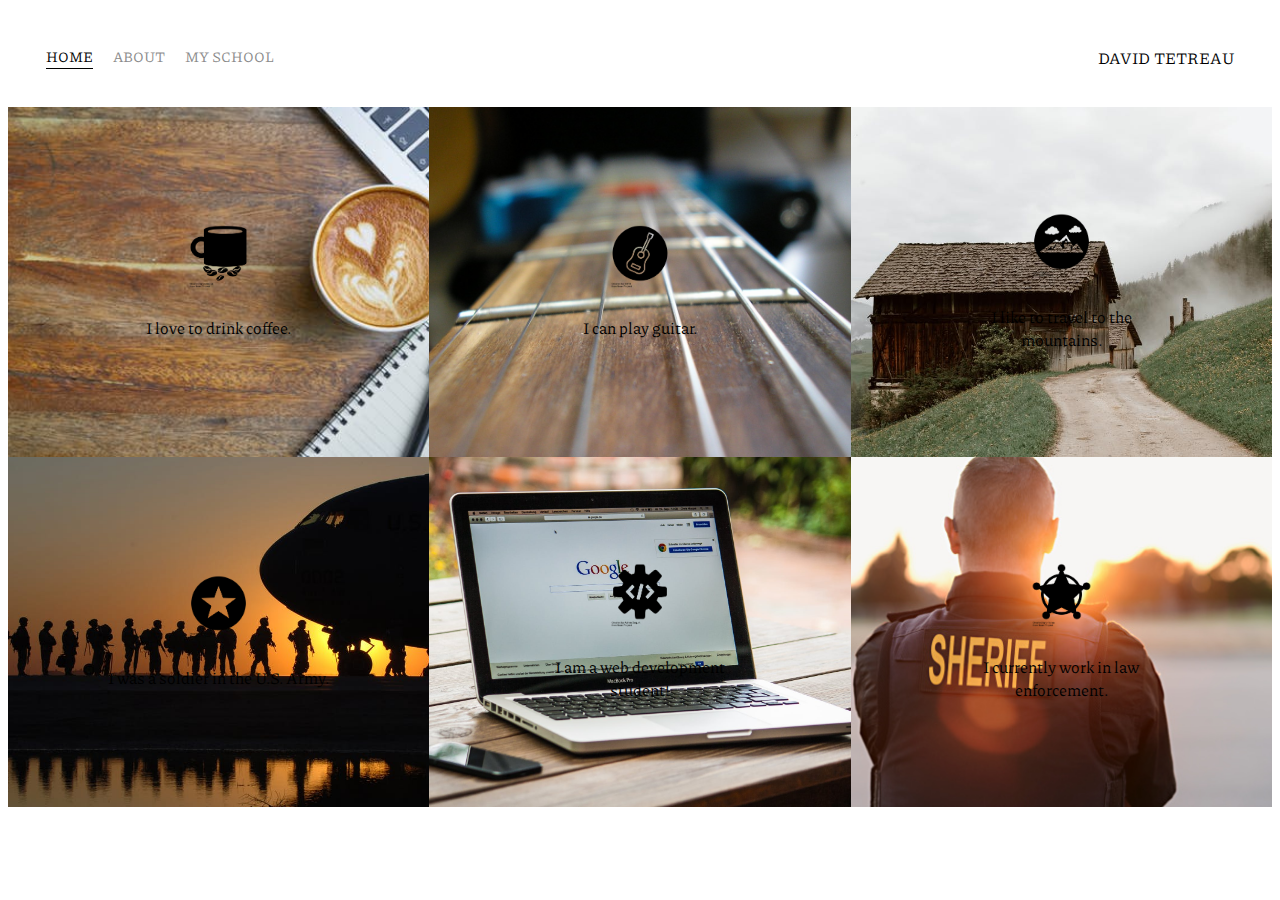
==== index.html @ 05ebced6 "inital commit" ====
<!DOCTYPE html>
<html lang="en">
<head>
    <meta charset="UTF-8">
    <meta name="viewport" content="width=device-width, initial-scale=1.0">
    <title>Prework Capstone</title>
    <link href="https://fonts.googleapis.com/css2?family=Piazzolla:wght@100&display=swap" rel="stylesheet">
    <link rel="stylesheet" href="styles.css">
</head>
<body>
    <div class="container">
        <div class="nav-wrapper">
            <div class="left-side">
                <div class="nav-link-wrapper active-nav-link">
                    <a href="index.html">Home</a>
                </div> 
                <div class="nav-link-wrapper">
                    <a href="about.html">About</a>
                </div>
                <div class="nav-link-wrapper">
                    <a href="https://vetswhocode.io/">My School</a>  
                </div>
            </div>
            <div class="right-side">
                <div class="name">
                    <div>DAVID TETREAU</div>
                </div>
            </div>   
        </div>
        <div class="content-wrapper">
            <div class="picture-items-wrapper">

                <div class="picture-item-wrapper">
                    <div class="picture-img-background" style="background-image:url(images/coffee4.jpeg)">
                    
                        <div class="img-text-wrapper">
                            <div class="logo-wrapper">
                                <img src="images/black-coffee.png">
                            </div> 
                        
                            <div class="subtitle">
                                I love to drink coffee.    
                            </div>
                        </div> 
                    </div>
                </div>           
                <div class="picture-item-wrapper">
                    <div class="picture-img-background" style="background-image:url(images/guitar.jpg)">
                    
                        <div class="img-text-wrapper">
                            <div class="logo-wrapper">
                                <img src="images/guitar-icon.png">
                            </div> 
                        
                            <div class="subtitle">
                             I can play guitar.    
                            </div>
                        </div> 
                    </div> 
                </div> 
                <div class="picture-item-wrapper">
                    <div class="picture-img-background" style="background-image:url(images/mountains.jpeg)">
                    
                        <div class="img-text-wrapper">
                            <div class="logo-wrapper">
                                <img src="images/black-mountain.png">
                            </div> 
                        
                            <div class="subtitle">
                             I like to travel to the mountains.    
                            </div>
                        </div>
                    </div> 
                </div>  
                <div class="picture-item-wrapper">
                    <div class="picture-img-background" style="background-image:url(images/army.jpeg)">
                    
                        <div class="img-text-wrapper">
                            <div class="logo-wrapper">
                                <img src="images/army.png">
                            </div> 
                        
                            <div class="subtitle">
                             I was a soldier in the U.S. Army.    
                            </div>
                        </div>
                    </div> 
                </div>  
                <div class="picture-item-wrapper">
                    <div class="picture-img-background" style="background-image:url(images/computer.jpeg)">
                    
                        <div class="img-text-wrapper">
                            <div class="logo-wrapper">
                                <img src="images/development.png">
                            </div> 
                        
                            <div class="subtitle">
                             I am a web development student!    
                            </div>
                        </div>
                    </div> 
                </div>
                <div class="picture-item-wrapper">
                    <div class="picture-img-background" style="background-image:url(images/sheriff.jpg)">
                    
                        <div class="img-text-wrapper">
                            <div class="logo-wrapper">
                                <img src="images/badge.png">
                            </div> 
                        
                            <div class="subtitle">
                             I currently work in law enforcement.    
                            </div>
                        </div>
                    </div> 
                </div>                                  
            </div>
        </div>
    </div>  
</body>
<script src="app.js"></script>  
</html>
---- styles.css ----
body {
    font-family: piazzolla, sans-serif
}

.container {
    display: grid;
    grid-template-columns: 1fr;
}

.nav-wrapper {
    display: flex;
    justify-content: space-between;
    padding: 38px;
}

.left-side {
    display: flex;
}

.nav-wrapper > .left-side > div {
    margin-right: 20px;
    font-size: 0.9em;
    text-transform: uppercase;
}

.nav-link-wrapper {
    height: 22px;
    border-bottom: 1px solid transparent;
    transition: border-bottom 0.5s;
}

.nav-link-wrapper a {
    color: #8a8a8a;
    text-decoration: none;
    transition: color 0.5s; 
}

.nav-link-wrapper:hover {
    border-bottom: 1px solid black;
}

.nav-link-wrapper a:hover {
    color: black;
}

.active-nav-link {
    border-bottom: 1px solid black;
}

.active-nav-link a {
    color: black !important;
}

.picture-items-wrapper {
    display: grid;
    grid-template-columns: 1fr 1fr 1fr;
}

.picture-item-wrapper {
    position: relative;
}

.picture-img-background {
    height: 350px;
    width: 100%;
    background-size: cover;
    background-position: center;
    background-repeat: no-repeat;
}

.img-text-wrapper {
    position: relative;
    top:0;
    display: flex;
    flex-direction: column;
    justify-content: center;
    align-items: center;
    height: 100%;
    text-align: center;
    padding-left: 100px;
    padding-right: 100px;
}

.logo-wrapper img {
    width: 30%;
    margin-bottom: 20px;
};

.img-text-wrapper .subtitle {
    transition: 1s;
    font-weight: 600;
    color: transparent;
}

.img-text-wrapper:hover .subtitle {
    font-weight: 600;
    color: white;
    background-color: black;
}

.img-lighten{
    transition: 1s;
    filter: brightness(150%);
}

#me {
    height: 35%;
    width:35%;
}

.two-column-wrapper {
    display: grid;
    grid-template-columns: 1fr 1fr;
}

.profile-image-wrapper img {
    width: 100%
}

.profile-content-wrapper {
    padding: 30px;
}

.profile-content-wrapper h1 {
    color: #8a8a8a;
}
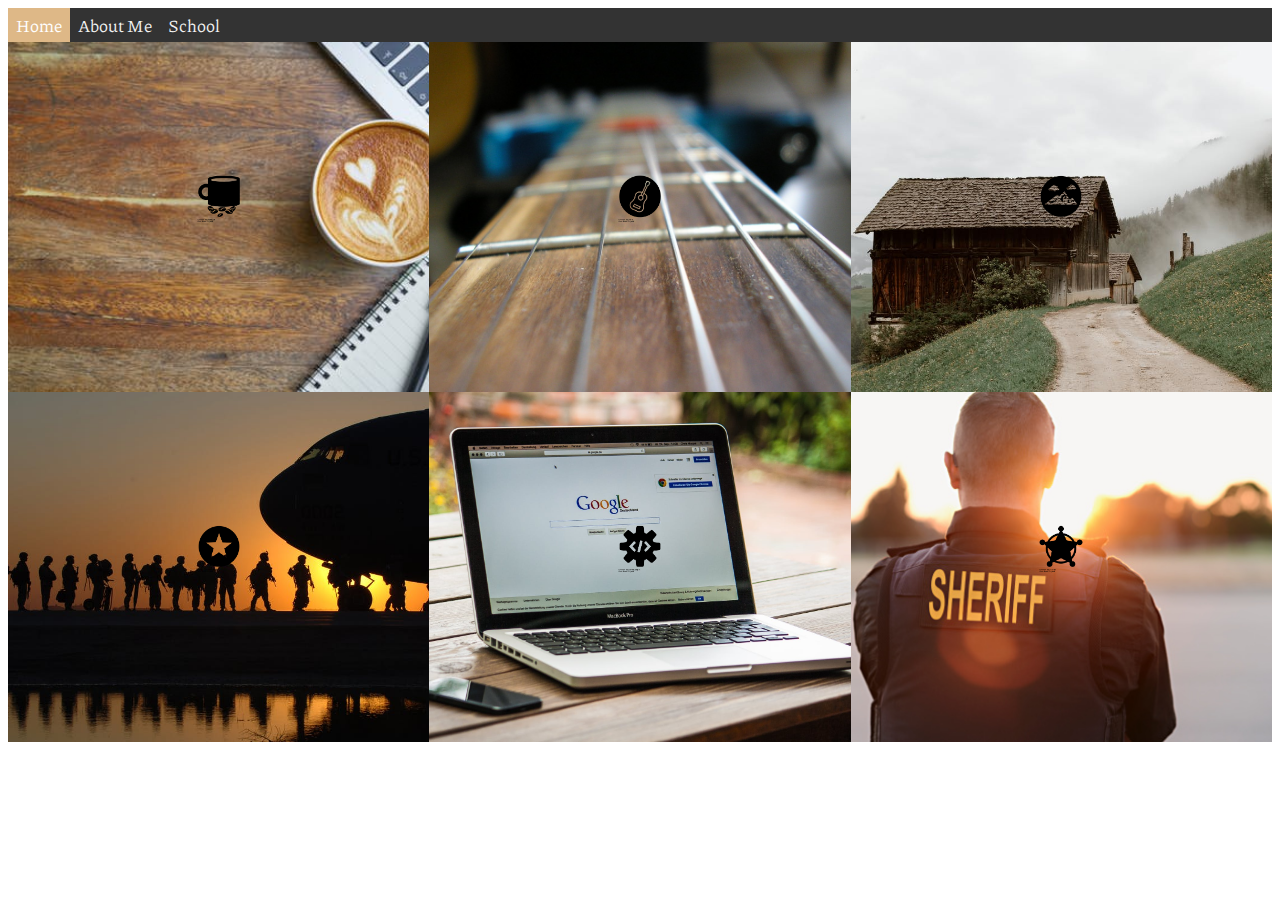
==== commit 383b70c5: "changed formatting" ====
--- a/index.html
+++ b/index.html
@@ -8,24 +8,10 @@
     <link rel="stylesheet" href="styles.css">
 </head>
 <body>
-    <div class="container">
-        <div class="nav-wrapper">
-            <div class="left-side">
-                <div class="nav-link-wrapper active-nav-link">
-                    <a href="index.html">Home</a>
-                </div> 
-                <div class="nav-link-wrapper">
-                    <a href="about.html">About</a>
-                </div>
-                <div class="nav-link-wrapper">
-                    <a href="https://vetswhocode.io/">My School</a>  
-                </div>
-            </div>
-            <div class="right-side">
-                <div class="name">
-                    <div>DAVID TETREAU</div>
-                </div>
-            </div>   
+        <div class="topnav">
+            <a class="active" href="index.html">Home</a>
+            <a href="about.html">About Me</a>
+            <a href="https://vetswhocode.io/">School</a>
         </div>
         <div class="content-wrapper">
             <div class="picture-items-wrapper">
@@ -37,13 +23,9 @@
                             <div class="logo-wrapper">
                                 <img src="images/black-coffee.png">
                             </div> 
-                        
-                            <div class="subtitle">
-                                I love to drink coffee.    
-                            </div>
                         </div> 
                     </div>
-                </div>           
+                </div>          
                 <div class="picture-item-wrapper">
                     <div class="picture-img-background" style="background-image:url(images/guitar.jpg)">
                     
@@ -51,10 +33,6 @@
                             <div class="logo-wrapper">
                                 <img src="images/guitar-icon.png">
                             </div> 
-                        
-                            <div class="subtitle">
-                             I can play guitar.    
-                            </div>
                         </div> 
                     </div> 
                 </div> 
@@ -65,10 +43,6 @@
                             <div class="logo-wrapper">
                                 <img src="images/black-mountain.png">
                             </div> 
-                        
-                            <div class="subtitle">
-                             I like to travel to the mountains.    
-                            </div>
                         </div>
                     </div> 
                 </div>  
@@ -79,10 +53,6 @@
                             <div class="logo-wrapper">
                                 <img src="images/army.png">
                             </div> 
-                        
-                            <div class="subtitle">
-                             I was a soldier in the U.S. Army.    
-                            </div>
                         </div>
                     </div> 
                 </div>  
@@ -93,10 +63,6 @@
                             <div class="logo-wrapper">
                                 <img src="images/development.png">
                             </div> 
-                        
-                            <div class="subtitle">
-                             I am a web development student!    
-                            </div>
                         </div>
                     </div> 
                 </div>
@@ -106,14 +72,10 @@
                         <div class="img-text-wrapper">
                             <div class="logo-wrapper">
                                 <img src="images/badge.png">
-                            </div> 
-                        
-                            <div class="subtitle">
-                             I currently work in law enforcement.    
                             </div>
                         </div>
                     </div> 
-                </div>                                  
+                </div>                                 
             </div>
         </div>
     </div>  
--- a/styles.css
+++ b/styles.css
@@ -1,63 +1,56 @@
+
 body {
-    font-family: piazzolla, sans-serif
-}
-
-.container {
-    display: grid;
-    grid-template-columns: 1fr;
-}
-
-.nav-wrapper {
-    display: flex;
-    justify-content: space-between;
-    padding: 38px;
-}
-
-.left-side {
-    display: flex;
-}
-
-.nav-wrapper > .left-side > div {
-    margin-right: 20px;
-    font-size: 0.9em;
-    text-transform: uppercase;
-}
-
-.nav-link-wrapper {
-    height: 22px;
-    border-bottom: 1px solid transparent;
-    transition: border-bottom 0.5s;
-}
-
-.nav-link-wrapper a {
-    color: #8a8a8a;
-    text-decoration: none;
-    transition: color 0.5s; 
-}
-
-.nav-link-wrapper:hover {
-    border-bottom: 1px solid black;
-}
-
-.nav-link-wrapper a:hover {
+    font-family: piazzolla, sans-serif;
+    background-color: white;
     color: black;
 }
 
-.active-nav-link {
-    border-bottom: 1px solid black;
+ul {
+    list-style-type: none;
+    margin: 0;
+    padding: 0;
 }
 
-.active-nav-link a {
-    color: black !important;
+/* Add a black background color to the top navigation */
+.topnav {
+    background-color: #333;
+    overflow: hidden;
+  }
+  
+  /* Style the links inside the navigation bar */
+  .topnav a {
+    float: left;
+    color: #f2f2f2;
+    text-align: center;
+    padding: 5px 8px;
+    text-decoration: none;
+    font-size: 17px;
+  }
+  
+  /* Change the color of links on hover */
+  .topnav a:hover {
+    background-color: #ddd;
+    color: black;
+  }
+  
+  /* Add a color to the active/current link */
+  .topnav a.active {
+    background-color: burlywood;
+    color: white;
+  }
+
+.picture-items-wrapper {
+    display: flex-box;
+    flex-direction: column;
+   /* grid-template-columns: 1fr 1fr 1fr*/
+    margin-top: 0px;
 }
 
-.picture-items-wrapper {
-    display: grid;
-    grid-template-columns: 1fr 1fr 1fr;
-}
-
-.picture-item-wrapper {
-    position: relative;
+@media only screen and (min-width: 400px) {
+    .picture-items-wrapper {
+        display: grid;
+        grid-template-columns: 1fr 1fr 1fr;
+    }
 }
 
 .picture-img-background {
@@ -82,9 +75,9 @@
 }
 
 .logo-wrapper img {
-    width: 30%;
-    margin-bottom: 20px;
-};
+    width: 50px;
+    margin-bottom: 30px;
+}
 
 .img-text-wrapper .subtitle {
     transition: 1s;
@@ -95,7 +88,6 @@
 .img-text-wrapper:hover .subtitle {
     font-weight: 600;
     color: white;
-    background-color: black;
 }
 
 .img-lighten{
@@ -103,24 +95,40 @@
     filter: brightness(150%);
 }
 
-#me {
-    height: 35%;
-    width:35%;
+.subtitle {
+    text-align: center;
 }
 
-.two-column-wrapper {
-    display: grid;
-    grid-template-columns: 1fr 1fr;
+.me {
+float: left;
+padding-right: 20px;
+height: 328px;
+width: 450px;
 }
 
-.profile-image-wrapper img {
-    width: 100%
+
+
+@media only screen and (max-width: 400px) {
+    .me {
+    height: 50%;
+    width: 100%;
+    padding-bottom: 20px;
+    }
+    .deputy {
+    height: 35%;
+    width: 100%;
+    }
 }
 
-.profile-content-wrapper {
-    padding: 30px;
+.deputy {
+ height: 450px;
+ width: 328px;
+ padding-left: 20px;
+ float: right;
+ margin-bottom: 20px;
 }
 
 .profile-content-wrapper h1 {
     color: #8a8a8a;
+    margin-top: 300px;
 }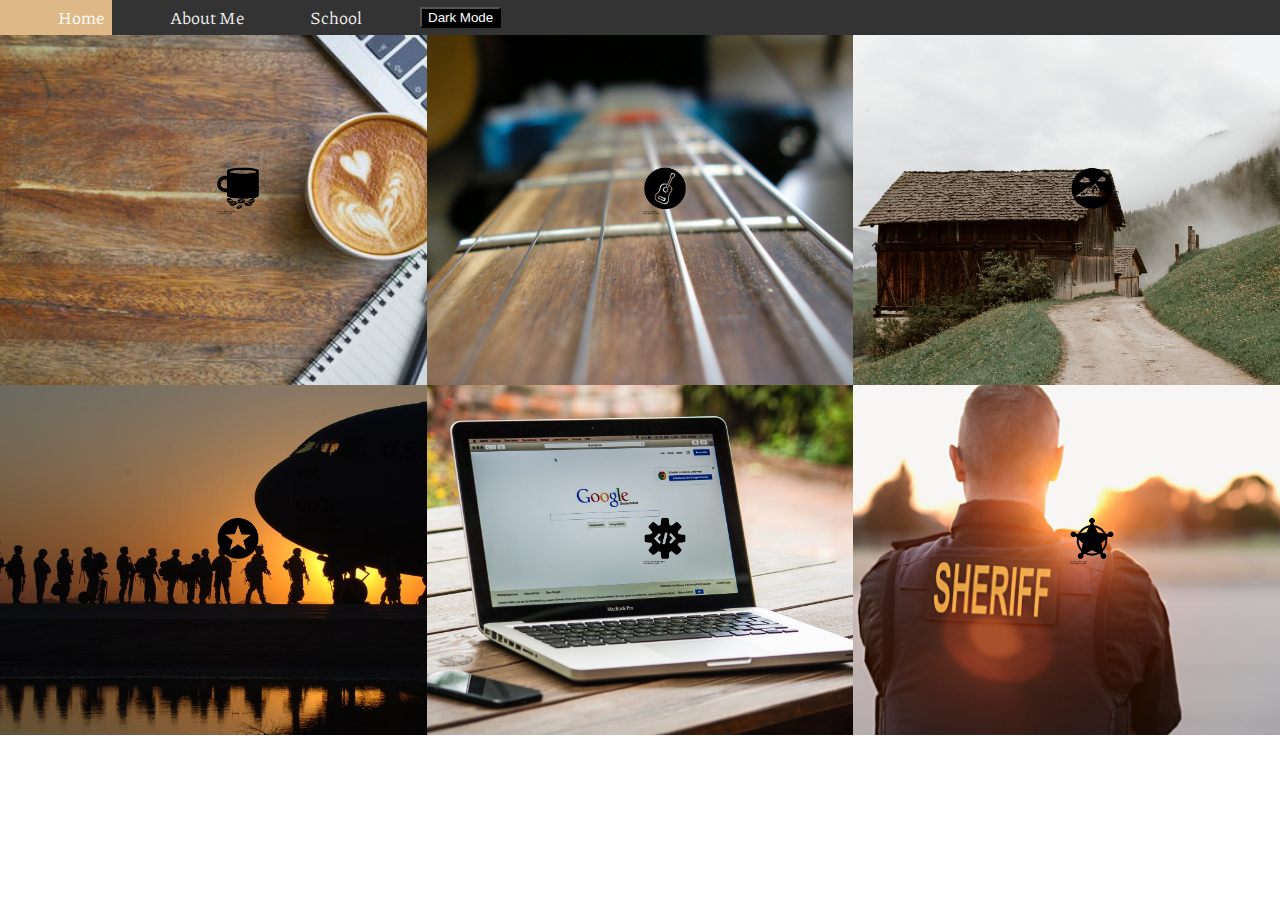
==== commit d5cd8d5d: "added root css variables and reset css" ====
--- a/index.html
+++ b/index.html
@@ -12,6 +12,9 @@
             <a class="active" href="index.html">Home</a>
             <a href="about.html">About Me</a>
             <a href="https://vetswhocode.io/">School</a>
+            <button id="dark-mode">
+            Dark Mode
+            </button>
         </div>
         <div class="content-wrapper">
             <div class="picture-items-wrapper">
--- a/styles.css
+++ b/styles.css
@@ -1,8 +1,70 @@
+
+
+
+/* http://meyerweb.com/eric/tools/css/reset/
+   v2.0 | 20110126
+   License: none (public domain)
+*/
+
+html, body, div, span, applet, object, iframe,
+h1, h2, h3, h4, h5, h6, p, blockquote, pre,
+a, abbr, acronym, address, big, cite, code,
+del, dfn, em, img, ins, kbd, q, s, samp,
+small, strike, strong, sub, sup, tt, var,
+b, u, i, center,
+dl, dt, dd, ol, ul, li,
+fieldset, form, label, legend,
+table, caption, tbody, tfoot, thead, tr, th, td,
+article, aside, canvas, details, embed,
+figure, figcaption, footer, header, hgroup,
+menu, nav, output, ruby, section, summary,
+time, mark, audio, video {
+	margin: 0;
+	padding: 0;
+	border: 0;
+	font-size: 100%;
+	font: inherit;
+	vertical-align: baseline;
+}
+
+/* HTML5 display-role reset for older browsers */
+article, aside, details, figcaption, figure,
+footer, header, hgroup, menu, nav, section {
+	display: block;
+}
+
+body {
+	line-height: 1;
+}
+
+ol, ul {
+	list-style: none;
+}
+
+blockquote, q {
+	quotes: none;
+}
+
+blockquote:before, blockquote:after,
+q:before, q:after {
+	content: '';
+	content: none;
+}
+
+:root {
+
+    --light-mode:#f8f8f8;
+    --dark-mode:#080808;
+    font-size: 10px;
+}
 
 body {
     font-family: piazzolla, sans-serif;
     background-color: white;
     color: black;
+    font-size: 16px;
+    line-height: 25px;
+    text-indent: 50px;
 }
 
 ul {
@@ -37,6 +99,12 @@
   .topnav a.active {
     background-color: burlywood;
     color: white;
+  }
+
+  .topnav > button {
+    background-color: black;
+    color: white;
+    margin-top: 7px;
   }
 
 .picture-items-wrapper {
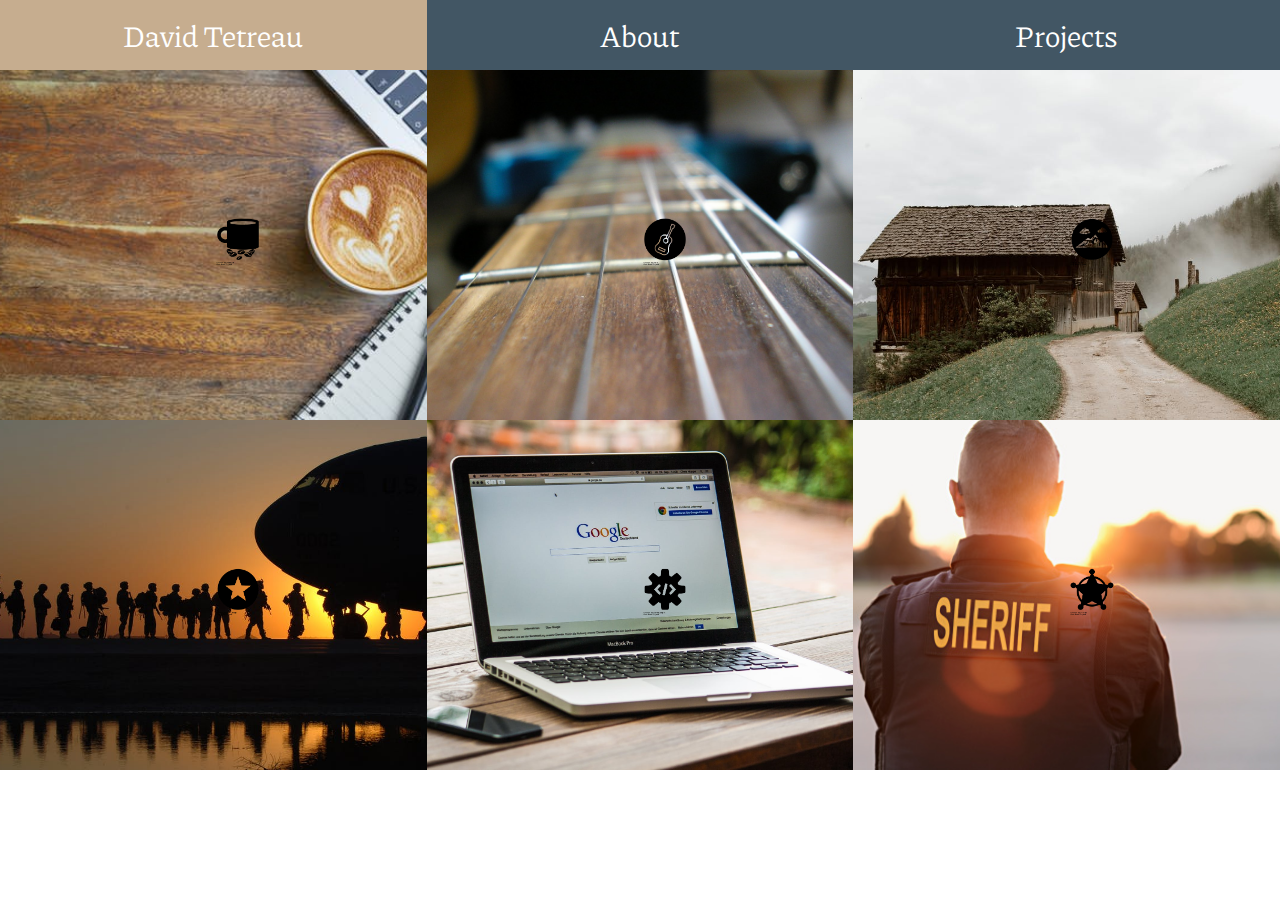
==== commit a2e5ac97: "fixed color scheme and media queries" ====
--- a/index.html
+++ b/index.html
@@ -1,87 +1,94 @@
 <!DOCTYPE html>
 <html lang="en">
-<head>
-    <meta charset="UTF-8">
-    <meta name="viewport" content="width=device-width, initial-scale=1.0">
-    <title>Prework Capstone</title>
-    <link href="https://fonts.googleapis.com/css2?family=Piazzolla:wght@100&display=swap" rel="stylesheet">
-    <link rel="stylesheet" href="styles.css">
-</head>
-<body>
-        <div class="topnav">
-            <a class="active" href="index.html">Home</a>
-            <a href="about.html">About Me</a>
-            <a href="https://vetswhocode.io/">School</a>
-            <button id="dark-mode">
-            Dark Mode
-            </button>
-        </div>
-        <div class="content-wrapper">
-            <div class="picture-items-wrapper">
-
-                <div class="picture-item-wrapper">
-                    <div class="picture-img-background" style="background-image:url(images/coffee4.jpeg)">
-                    
-                        <div class="img-text-wrapper">
-                            <div class="logo-wrapper">
-                                <img src="images/black-coffee.png">
+    <head>
+        <meta charset="UTF-8">
+        <meta name="viewport" content="width=device-width, initial-scale=1.0">
+        <title>Prework Capstone</title>
+        <link href="https://fonts.googleapis.com/css2?family=Piazzolla:wght@100&display=swap" rel="stylesheet">
+        <link rel="stylesheet" href="styles.css">
+    </head>
+    <body>
+            <div class="topnav">
+                <a class="active" href="index.html">David Tetreau</a>
+                <a href="about.html">About</a>
+                <a href="projects.html">Projects</a>
+            </div>
+            <div class="content-wrapper">
+                <div class="picture-items-wrapper">
+                    <div class="picture-item-wrapper">
+                        <div class="picture-img-background" style="background-image:url(images/coffee4.jpeg)" alt="coffee drink with coffee art in the foam">
+                            <div class="img-text-wrapper">
+                                <div class="logo-wrapper">
+                                    <img src="images/black-coffee.png" alt="small logo of a coffee cup over coffee image">
+                                </div> 
                             </div> 
-                        </div> 
-                    </div>
-                </div>          
-                <div class="picture-item-wrapper">
-                    <div class="picture-img-background" style="background-image:url(images/guitar.jpg)">
-                    
-                        <div class="img-text-wrapper">
-                            <div class="logo-wrapper">
-                                <img src="images/guitar-icon.png">
-                            </div> 
+                        </div>
+                        <div class="overlay">
+                            <div class="text">I'm a caffeinator!</div>
+                        </div>
+                    </div>          
+                    <div class="picture-item-wrapper">
+                        <div class="picture-img-background" style="background-image:url(images/guitar.jpg)" alt="guitar neck closeup">
+                            <div class="img-text-wrapper">
+                                <div class="logo-wrapper">
+                                    <img src="images/guitar-icon.png" alt="small logo of a guitar over guitar image">
+                                </div> 
+                            </div>
+                        </div>
+                        <div class="overlay">
+                            <div class="text">I play guitar!</div>
                         </div> 
                     </div> 
-                </div> 
-                <div class="picture-item-wrapper">
-                    <div class="picture-img-background" style="background-image:url(images/mountains.jpeg)">
-                    
-                        <div class="img-text-wrapper">
-                            <div class="logo-wrapper">
-                                <img src="images/black-mountain.png">
-                            </div> 
+                    <div class="picture-item-wrapper">
+                        <div class="picture-img-background" style="background-image:url(images/mountains.jpeg)" alt="misty mountain shack">
+                            <div class="img-text-wrapper">
+                                <div class="logo-wrapper">
+                                    <img src="images/black-mountain.png" alt="small logo of a mountain over mountain image">
+                                </div> 
+                            </div>
+                        </div> 
+                        <div class="overlay">
+                            <div class="text">My favorite place is the mountains!</div>
                         </div>
-                    </div> 
-                </div>  
-                <div class="picture-item-wrapper">
-                    <div class="picture-img-background" style="background-image:url(images/army.jpeg)">
-                    
-                        <div class="img-text-wrapper">
-                            <div class="logo-wrapper">
-                                <img src="images/army.png">
-                            </div> 
+                    </div>  
+                    <div class="picture-item-wrapper">
+                        <div class="picture-img-background" style="background-image:url(images/army.jpeg)" alt="soldiers boarding a plane at sunset">
+                            <div class="img-text-wrapper">
+                                <div class="logo-wrapper">
+                                    <img src="images/army.png" alt="small logo of a star over soldier image">
+                                </div> 
+                            </div>
+                        </div> 
+                         <div class="overlay">
+                            <div class="text">I'm a U.S. Army Veteran!</div>
                         </div>
-                    </div> 
-                </div>  
-                <div class="picture-item-wrapper">
-                    <div class="picture-img-background" style="background-image:url(images/computer.jpeg)">
-                    
-                        <div class="img-text-wrapper">
-                            <div class="logo-wrapper">
-                                <img src="images/development.png">
-                            </div> 
+                    </div>  
+                    <div class="picture-item-wrapper">
+                        <div class="picture-img-background" style="background-image:url(images/computer.jpeg)" alt="laptop computer open on a desk">
+                            <div class="img-text-wrapper">
+                                <div class="logo-wrapper">
+                                    <img src="images/development.png" alt="small logo of a cog with html tag in the middle over laptop image">
+                                </div> 
+                            </div>
+                        </div> 
+                         <div class="overlay">
+                            <div class="text">I'm a Web Developer!</div>
                         </div>
-                    </div> 
+                    </div>
+                    <div class="picture-item-wrapper">
+                        <div class="picture-img-background" style="background-image:url(images/sheriff.jpg)" alt="image of a Deputy Sheriff facing away">         
+                            <div class="img-text-wrapper">
+                                <div class="logo-wrapper">
+                                    <img src="images/badge.png" alt="small logo of a Sheriff badge over Deputy image">
+                                </div>
+                            </div>
+                        </div> 
+                         <div class="overlay">
+                            <div class="text">I was a Deputy Sheriff for over 15 years!</div>
+                        </div>
+                    </div>                                 
                 </div>
-                <div class="picture-item-wrapper">
-                    <div class="picture-img-background" style="background-image:url(images/sheriff.jpg)">
-                    
-                        <div class="img-text-wrapper">
-                            <div class="logo-wrapper">
-                                <img src="images/badge.png">
-                            </div>
-                        </div>
-                    </div> 
-                </div>                                 
             </div>
-        </div>
-    </div>  
-</body>
-<script src="app.js"></script>  
+        </div>  
+    </body>
 </html>--- a/styles.css
+++ b/styles.css
@@ -26,7 +26,6 @@
 	font: inherit;
 	vertical-align: baseline;
 }
-
 /* HTML5 display-role reset for older browsers */
 article, aside, details, figcaption, figure,
 footer, header, hgroup, menu, nav, section {
@@ -36,91 +35,64 @@
 body {
 	line-height: 1;
 }
-
 ol, ul {
 	list-style: none;
 }
-
 blockquote, q {
 	quotes: none;
 }
-
 blockquote:before, blockquote:after,
 q:before, q:after {
 	content: '';
 	content: none;
 }
-
-:root {
-
-    --light-mode:#f8f8f8;
-    --dark-mode:#080808;
-    font-size: 10px;
-}
-
 body {
     font-family: piazzolla, sans-serif;
     background-color: white;
     color: black;
-    font-size: 16px;
-    line-height: 25px;
+    font-size: 25px;
+    line-height: 30px;
+}
+p {
     text-indent: 50px;
 }
-
 ul {
     list-style-type: none;
     margin: 0;
     padding: 0;
 }
-
 /* Add a black background color to the top navigation */
 .topnav {
-    background-color: #333;
+    background-color: #425664;
     overflow: hidden;
-  }
-  
-  /* Style the links inside the navigation bar */
-  .topnav a {
+    width: 100%;
+}
+/* Style the links inside the navigation bar */
+.topnav a {
+    padding: 20px 0px;
     float: left;
-    color: #f2f2f2;
-    text-align: center;
-    padding: 5px 8px;
-    text-decoration: none;
-    font-size: 17px;
-  }
-  
-  /* Change the color of links on hover */
-  .topnav a:hover {
-    background-color: #ddd;
+    color: white;
+    text-decoration: none; 
+    font-size: 30px;
+    width: 33.33%;
+    text-align: center; 
+}
+/* Change the color of links on hover */
+.topnav a:hover {
+    background-color: #F6F4F2;
     color: black;
-  }
-  
-  /* Add a color to the active/current link */
-  .topnav a.active {
-    background-color: burlywood;
+}
+/* Add a color to the active/current link */
+.topnav a.active {
+    background-color: #C6AD8F;
     color: white;
-  }
-
-  .topnav > button {
-    background-color: black;
-    color: white;
-    margin-top: 7px;
-  }
-
+}
 .picture-items-wrapper {
     display: flex-box;
     flex-direction: column;
    /* grid-template-columns: 1fr 1fr 1fr*/
     margin-top: 0px;
 }
-
-@media only screen and (min-width: 400px) {
-    .picture-items-wrapper {
-        display: grid;
-        grid-template-columns: 1fr 1fr 1fr;
-    }
-}
-
 .picture-img-background {
     height: 350px;
     width: 100%;
@@ -128,7 +100,6 @@
     background-position: center;
     background-repeat: no-repeat;
 }
-
 .img-text-wrapper {
     position: relative;
     top:0;
@@ -141,62 +112,164 @@
     padding-left: 100px;
     padding-right: 100px;
 }
-
 .logo-wrapper img {
     width: 50px;
-    margin-bottom: 30px;
-}
-
+    margin: 50%;
+}
 .img-text-wrapper .subtitle {
     transition: 1s;
     font-weight: 600;
     color: transparent;
 }
-
 .img-text-wrapper:hover .subtitle {
     font-weight: 600;
     color: white;
 }
-
 .img-lighten{
     transition: 1s;
     filter: brightness(150%);
 }
-
 .subtitle {
     text-align: center;
 }
-
-.me {
-float: left;
-padding-right: 20px;
-height: 328px;
-width: 450px;
-}
-
-
-
-@media only screen and (max-width: 400px) {
-    .me {
-    height: 50%;
+.profile-content-wrapper h1 {
+    color: #928490;
+    margin-top: 300px;
+}
+@media only screen and (max-width: 700px) {
+    .picture-items-wrapper {
+        display: grid;
+        grid-template-columns: 1fr;
+    }
+    .topnav a {
+        display: block;
+        float: none;
+        width: 100%;
+        text-align: center;
+        /* If you want the text to be left-aligned on small screens */
+    }
+    .me {
+        float: left;
+        height: auto;
+        width: 100%;
+        padding: 0 20px 0px 0px;
+    }
+    .deputy {
+        height: auto;
+        padding: 20px;
+        width: 50%;
+        float: right;
+    }
+    p {
+        padding: 0px 10px 0 10px;
+    }
+    #start {
+        text-indent: 0;
+    }
+}
+@media only screen and (min-width: 700px) and (max-width: 991px) {
+    .picture-items-wrapper {
+        display: grid;
+        grid-template-columns: 1fr;
+    }
+
+    .topnav a {
+        float: left;
+        width: 100%;
+        width: 33.33%;
+        text-align: center;
+        /* If you want the text to be left-aligned on small screens */
+    }
+
+    .me {
+        float: none;
+        padding: 0px 20px 20px 0px;
+        height: auto;
+        width: 60%;
+        float: left;
+    }
+    .deputy {
+        height: auto;
+        width: 40%;
+        float: right;
+        padding: 20px;
+    }
+
+}
+@media only screen and (min-width: 992px) and (max-width: 1199px) {
+    .picture-items-wrapper {
+        display: grid;
+        grid-template-columns: 1fr 1fr;
+    }
+    .topnav a {
+        float: left;
+        width: 33.33%;
+        text-align: center;
+        /* If you want the text to be left-aligned on small screens */
+    }
+    .me {
+        float: left;
+        padding: 0px 20px 20px 0px;
+        height: auto;
+        width: 30%;
+    }
+    .deputy {
+        height: auto;
+        width: 25%;
+        float: right;
+        margin: 20px 0 20px 20px;
+    }
+}
+@media only screen and (min-width: 1200px) {
+    .picture-items-wrapper {
+    display: grid;
+    grid-template-columns: 1fr 1fr 1fr;
+    }
+    .topnav a {
+    float: left;
+    width: 33.33%;
+    text-align: center;
+    /* If you want the text to be left-aligned on small screens */
+    }
+    .me {
+    float: left;
+    padding: 0px 20px 20px 0px;
+    height: auto;
+    width: 33.4%;
+    }
+    .deputy {
+    height: auto;
+    width: 20%;
+    float: right;
+    margin: 20px 0 20px 20px;
+    }
+}
+.overlay {
+    position: absolute;
+    top: 0;
+    bottom: 0;
+    left: 0;
+    right: 0;
+    height: 100%;
     width: 100%;
-    padding-bottom: 20px;
-    }
-    .deputy {
-    height: 35%;
-    width: 100%;
-    }
-}
-
-.deputy {
- height: 450px;
- width: 328px;
- padding-left: 20px;
- float: right;
- margin-bottom: 20px;
-}
-
-.profile-content-wrapper h1 {
-    color: #8a8a8a;
-    margin-top: 300px;
+    opacity: 0;
+    transition: .9s linear;
+    background-color: #C6AD8F;
+}
+.picture-item-wrapper {
+  position: relative;
+}
+.picture-item-wrapper:hover .overlay {
+    opacity: 1;
+}
+.text {
+    color: black;
+    font-size: 25px;
+    position: absolute;
+    top: 50%;
+    left: 50%;
+    -webkit-transform: translate(-50%, -50%);
+    -ms-transform: translate(-50%, -50%);
+    transform: translate(-50%, -50%);
+    text-align: center;
 }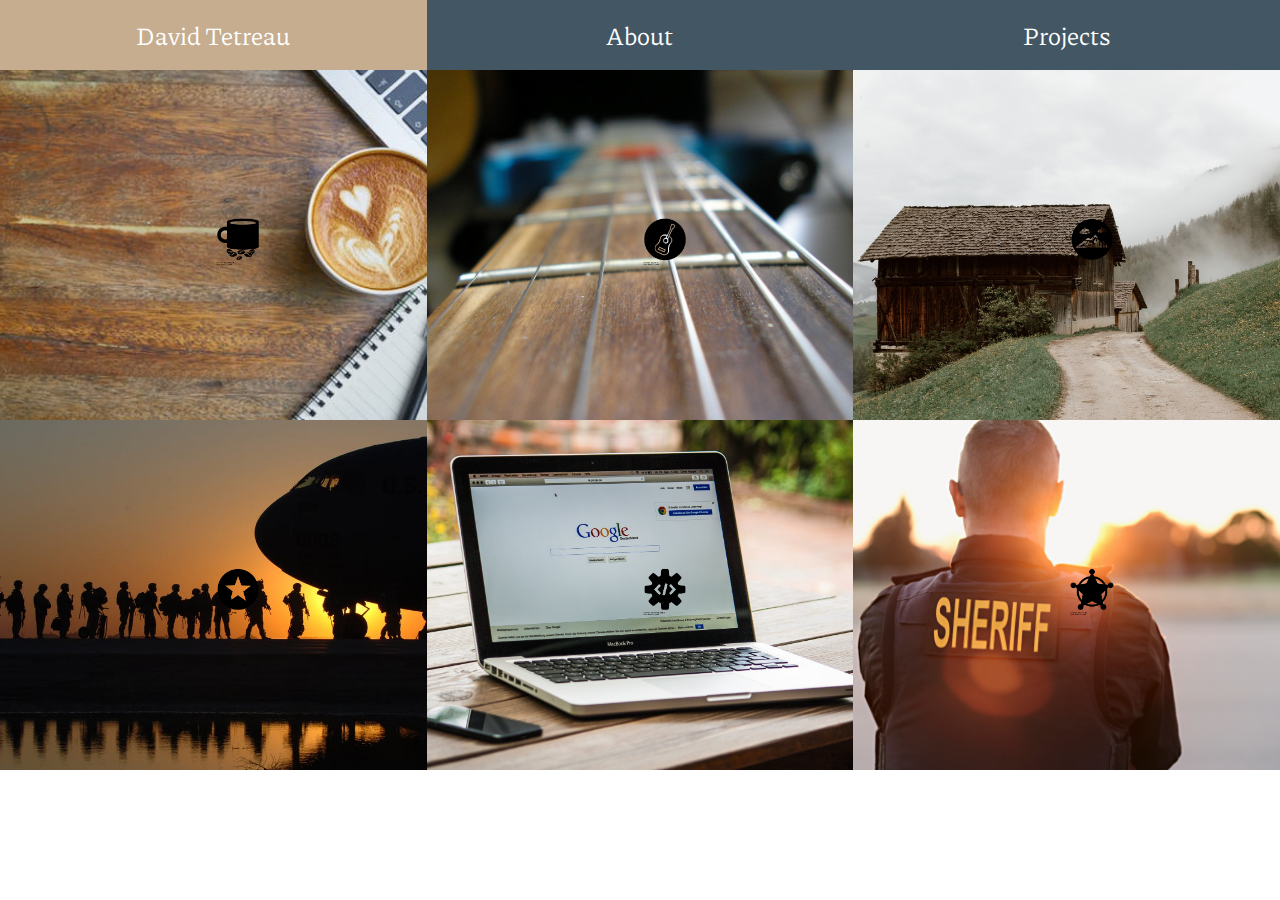
==== commit c1325d6b: "changed title" ====
--- a/index.html
+++ b/index.html
@@ -3,7 +3,7 @@
     <head>
         <meta charset="UTF-8">
         <meta name="viewport" content="width=device-width, initial-scale=1.0">
-        <title>Prework Capstone</title>
+        <title>Portfolio</title>
         <link href="https://fonts.googleapis.com/css2?family=Piazzolla:wght@100&display=swap" rel="stylesheet">
         <link rel="stylesheet" href="styles.css">
     </head>
--- a/styles.css
+++ b/styles.css
@@ -1,6 +1,3 @@
-
-
-
 /* http://meyerweb.com/eric/tools/css/reset/
    v2.0 | 20110126
    License: none (public domain)
@@ -26,6 +23,7 @@
 	font: inherit;
 	vertical-align: baseline;
 }
+
 /* HTML5 display-role reset for older browsers */
 article, aside, details, figcaption, figure,
 footer, header, hgroup, menu, nav, section {
@@ -35,17 +33,21 @@
 body {
 	line-height: 1;
 }
+
 ol, ul {
 	list-style: none;
 }
+
 blockquote, q {
 	quotes: none;
 }
+
 blockquote:before, blockquote:after,
 q:before, q:after {
 	content: '';
 	content: none;
 }
+
 body {
     font-family: piazzolla, sans-serif;
     background-color: white;
@@ -53,46 +55,54 @@
     font-size: 25px;
     line-height: 30px;
 }
+
 p {
     text-indent: 50px;
 }
+
 ul {
     list-style-type: none;
     margin: 0;
     padding: 0;
 }
+
 /* Add a black background color to the top navigation */
 .topnav {
     background-color: #425664;
     overflow: hidden;
     width: 100%;
 }
+
 /* Style the links inside the navigation bar */
 .topnav a {
     padding: 20px 0px;
     float: left;
     color: white;
     text-decoration: none; 
-    font-size: 30px;
+    font-size: 25px;
     width: 33.33%;
     text-align: center; 
 }
+
 /* Change the color of links on hover */
 .topnav a:hover {
     background-color: #F6F4F2;
     color: black;
 }
+
 /* Add a color to the active/current link */
 .topnav a.active {
     background-color: #C6AD8F;
     color: white;
 }
+
 .picture-items-wrapper {
     display: flex-box;
     flex-direction: column;
    /* grid-template-columns: 1fr 1fr 1fr*/
     margin-top: 0px;
 }
+
 .picture-img-background {
     height: 350px;
     width: 100%;
@@ -100,6 +110,7 @@
     background-position: center;
     background-repeat: no-repeat;
 }
+
 .img-text-wrapper {
     position: relative;
     top:0;
@@ -112,35 +123,63 @@
     padding-left: 100px;
     padding-right: 100px;
 }
+
 .logo-wrapper img {
     width: 50px;
     margin: 50%;
 }
+
 .img-text-wrapper .subtitle {
     transition: 1s;
     font-weight: 600;
     color: transparent;
 }
+
 .img-text-wrapper:hover .subtitle {
     font-weight: 600;
     color: white;
 }
+
 .img-lighten{
     transition: 1s;
     filter: brightness(150%);
 }
+
 .subtitle {
     text-align: center;
 }
+
 .profile-content-wrapper h1 {
     color: #928490;
     margin-top: 300px;
 }
+
+.card {
+    box-shadow: 0 8px 16px 0 #928490;
+    transition: 0.3s;
+    width: 425px;
+    height: 300px;
+    background-color: white;
+    margin: 5px;
+}
+
+.card:hover {
+    box-shadow: 0 8px 16px 0 rgba(0, 0, 0, 0.2);
+}
+
+.flex-container {
+    display: flex;
+    flex-flow: row wrap;
+    justify-content: center;
+    margin-top: 50px;
+}
+
 @media only screen and (max-width: 700px) {
     .picture-items-wrapper {
         display: grid;
         grid-template-columns: 1fr;
     }
+
     .topnav a {
         display: block;
         float: none;
@@ -148,31 +187,67 @@
         text-align: center;
         /* If you want the text to be left-aligned on small screens */
     }
+
     .me {
-        float: left;
-        height: auto;
-        width: 100%;
-        padding: 0 20px 0px 0px;
-    }
+        margin: 10%;
+        height: auto;
+        width: 80%;
+    }
+
     .deputy {
         height: auto;
         padding: 20px;
-        width: 50%;
+        width: 40%;
         float: right;
     }
+
     p {
         padding: 0px 10px 0 10px;
     }
-    #start {
-        text-indent: 0;
-    }
-}
+
+    .overlay {
+        position: absolute;
+        top: 0;
+        bottom: 0;
+        left: 0;
+        right: 0;
+        height: 100%;
+        width: 100%;
+        opacity: 0;
+        transition: .9s linear;
+        background-color: #C6AD8F;
+    }
+
+    .picture-item-wrapper {
+        position: relative;
+    }
+
+    .picture-item-wrapper:hover .overlay {
+        opacity: 1;
+    }
+
+    .picture-item-wrapper:pointer-over .overlay {
+        opacity: 1;
+    }
+
+    .text {
+        color: black;
+        font-size: 25px;
+        position: absolute;
+        top: 50%;
+        left: 50%;
+        -webkit-transform: translate(-50%, -50%);
+        -ms-transform: translate(-50%, -50%);
+        transform: translate(-50%, -50%);
+        text-align: center;
+    }
+}
+
 @media only screen and (min-width: 700px) and (max-width: 991px) {
     .picture-items-wrapper {
         display: grid;
         grid-template-columns: 1fr;
     }
-
     .topnav a {
         float: left;
         width: 100%;
@@ -180,7 +255,6 @@
         text-align: center;
         /* If you want the text to be left-aligned on small screens */
     }
-
     .me {
         float: none;
         padding: 0px 20px 20px 0px;
@@ -194,82 +268,155 @@
         float: right;
         padding: 20px;
     }
-
-}
+    .overlay {
+        position: absolute;
+        top: 0;
+        bottom: 0;
+        left: 0;
+        right: 0;
+        height: 100%;
+        width: 100%;
+        transition: .9s linear;
+        background-color: #C6AD8F;
+    }
+    .picture-item-wrapper {
+        position: relative;
+    }
+    .picture-item-wrapper:hover .overlay {
+        opacity: .5;
+    }
+    .text {
+        color: black;
+        font-size: 25px;
+        position: absolute;
+        top: 50%;
+        left: 50%;
+        -webkit-transform: translate(-50%, -50%);
+        -ms-transform: translate(-50%, -50%);
+        transform: translate(-50%, -50%);
+        text-align: center;
+    }
+
+}
+
 @media only screen and (min-width: 992px) and (max-width: 1199px) {
     .picture-items-wrapper {
         display: grid;
         grid-template-columns: 1fr 1fr;
     }
+
     .topnav a {
         float: left;
         width: 33.33%;
         text-align: center;
         /* If you want the text to be left-aligned on small screens */
     }
+
     .me {
         float: left;
         padding: 0px 20px 20px 0px;
         height: auto;
         width: 30%;
     }
+
     .deputy {
         height: auto;
         width: 25%;
         float: right;
         margin: 20px 0 20px 20px;
     }
-}
+
+    .overlay {
+        position: absolute;
+        top: 0;
+        bottom: 0;
+        left: 0;
+        right: 0;
+        height: 100%;
+        width: 100%;
+        opacity: 0;
+        transition: .9s linear;
+        background-color: #C6AD8F;
+    }
+
+    .picture-item-wrapper {
+        position: relative;
+    }
+
+    .picture-item-wrapper:hover .overlay {
+        opacity: 1;
+    }
+
+    .text {
+        color: black;
+        font-size: 25px;
+        position: absolute;
+        top: 50%;
+        left: 50%;
+        -webkit-transform: translate(-50%, -50%);
+        -ms-transform: translate(-50%, -50%);
+        transform: translate(-50%, -50%);
+        text-align: center;
+    }
+}
+
 @media only screen and (min-width: 1200px) {
     .picture-items-wrapper {
     display: grid;
     grid-template-columns: 1fr 1fr 1fr;
     }
+
     .topnav a {
     float: left;
     width: 33.33%;
     text-align: center;
     /* If you want the text to be left-aligned on small screens */
     }
+
     .me {
     float: left;
     padding: 0px 20px 20px 0px;
     height: auto;
     width: 33.4%;
     }
+
     .deputy {
     height: auto;
     width: 20%;
     float: right;
     margin: 20px 0 20px 20px;
     }
-}
-.overlay {
-    position: absolute;
-    top: 0;
-    bottom: 0;
-    left: 0;
-    right: 0;
-    height: 100%;
-    width: 100%;
-    opacity: 0;
-    transition: .9s linear;
-    background-color: #C6AD8F;
-}
-.picture-item-wrapper {
-  position: relative;
-}
-.picture-item-wrapper:hover .overlay {
-    opacity: 1;
-}
-.text {
-    color: black;
-    font-size: 25px;
-    position: absolute;
-    top: 50%;
-    left: 50%;
-    -webkit-transform: translate(-50%, -50%);
-    -ms-transform: translate(-50%, -50%);
-    transform: translate(-50%, -50%);
-    text-align: center;
-}+
+    .overlay {
+        position: absolute;
+        top: 0;
+        bottom: 0;
+        left: 0;
+        right: 0;
+        height: 100%;
+        width: 100%;
+        opacity: 0;
+        transition: .9s linear;
+        background-color: #C6AD8F;
+    }
+
+    .picture-item-wrapper {
+        position: relative;
+    }
+
+    .picture-item-wrapper:hover .overlay {
+        opacity: 1;
+    }
+
+    .text {
+        color: black;
+        font-size: 25px;
+        position: absolute;
+        top: 50%;
+        left: 50%;
+        -webkit-transform: translate(-50%, -50%);
+        -ms-transform: translate(-50%, -50%);
+        transform: translate(-50%, -50%);
+        text-align: center;
+    }
+}
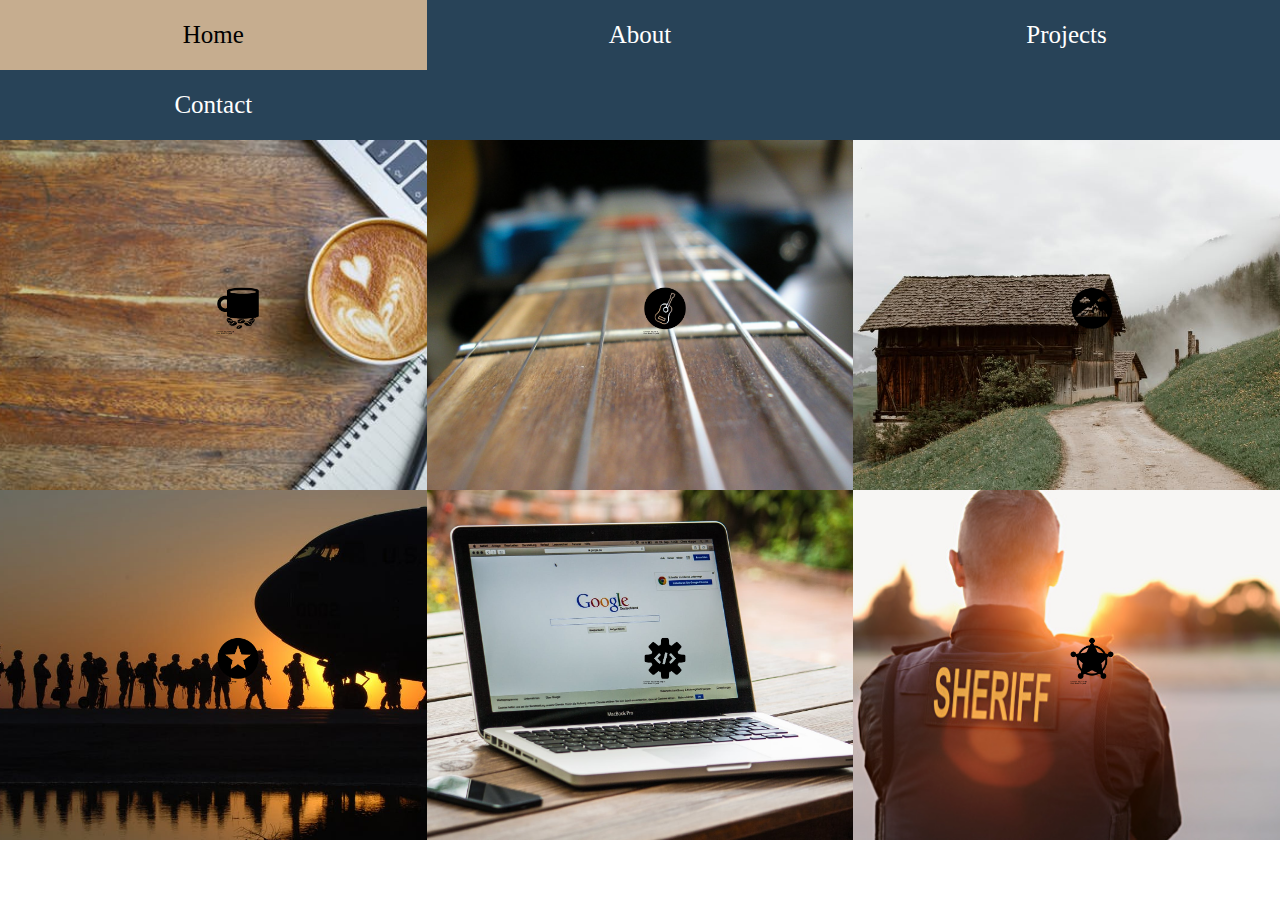
==== commit adb719ab: "did about.html page" ====
--- a/index.html
+++ b/index.html
@@ -9,9 +9,10 @@
     </head>
     <body>
             <div class="topnav">
-                <a class="active" href="index.html">David Tetreau</a>
+                <a class="active" href="index.html">Home</a>
                 <a href="about.html">About</a>
                 <a href="projects.html">Projects</a>
+                <a href="contact.html">Contact</a>
             </div>
             <div class="content-wrapper">
                 <div class="picture-items-wrapper">
--- a/styles.css
+++ b/styles.css
@@ -31,7 +31,75 @@
 }
 
 body {
-	line-height: 1;
+    margin: 0;
+    /* this font size will effect all elements (other than h1 -> h6) on the page */
+    font-size: 21px;
+	line-height: 1.2;
+}
+
+ul {
+    list-style-type: none;
+    margin: 0;
+    padding: 0;
+}
+
+/* ========
+Typography 
+======== */
+
+h1 {
+    font-size: 48px;
+}
+
+h2 {
+    font-size: 36px;
+    padding: 10px;
+    text-align: center;
+}
+
+h3 {
+    font-size: 28px;
+}
+
+p {
+    padding-top: 20px;
+}
+
+/* ========
+Layout 
+======== */
+
+.intro {
+    width: 350px;
+    margin: 30px auto;
+    text-align: justify;
+}
+
+.my-skills {
+    background-color: #E4D9C3;
+    color: black;
+    text-align: center;
+}
+
+.columns {
+    display: flex;
+    flex-flow: row wrap;
+    justify-content: space-evenly;
+}
+
+.column {
+    text-align: justify;
+    width: 330px;
+    margin: 20px 5px;
+}
+
+#connect {
+    margin-top: 5px;
+}
+
+#david {
+    width: 200px;
+    padding: 10px 0 0 70px;
 }
 
 ol, ul {
@@ -48,27 +116,9 @@
 	content: none;
 }
 
-body {
-    font-family: piazzolla, sans-serif;
-    background-color: white;
-    color: black;
-    font-size: 25px;
-    line-height: 30px;
-}
-
-p {
-    text-indent: 50px;
-}
-
-ul {
-    list-style-type: none;
-    margin: 0;
-    padding: 0;
-}
-
 /* Add a black background color to the top navigation */
 .topnav {
-    background-color: #425664;
+    background-color: #284358;
     overflow: hidden;
     width: 100%;
 }
@@ -93,7 +143,7 @@
 /* Add a color to the active/current link */
 .topnav a.active {
     background-color: #C6AD8F;
-    color: white;
+    color: black;
 }
 
 .picture-items-wrapper {
@@ -154,6 +204,12 @@
     margin-top: 300px;
 }
 
+.david {
+    width: 150px;
+    height: 200px;
+    margin: 0 10%
+}
+
 .card {
     box-shadow: 0 8px 16px 0 #928490;
     transition: 0.3s;
@@ -188,18 +244,6 @@
         /* If you want the text to be left-aligned on small screens */
     }
 
-    .me {
-        margin: 10%;
-        height: auto;
-        width: 80%;
-    }
-
-    .deputy {
-        height: auto;
-        padding: 20px;
-        width: 40%;
-        float: right;
-    }
 
     p {
         padding: 0px 10px 0 10px;
@@ -226,7 +270,7 @@
         opacity: 1;
     }
 
-    .picture-item-wrapper:pointer-over .overlay {
+    .picture-item-wrapper:hover .overlay {
         opacity: 1;
     }
 
@@ -248,26 +292,20 @@
         display: grid;
         grid-template-columns: 1fr;
     }
+
     .topnav a {
-        float: left;
-        width: 100%;
-        width: 33.33%;
+        display: block;
+        float: none;
+        width: 100%;
         text-align: center;
         /* If you want the text to be left-aligned on small screens */
     }
-    .me {
-        float: none;
-        padding: 0px 20px 20px 0px;
-        height: auto;
-        width: 60%;
-        float: left;
-    }
-    .deputy {
-        height: auto;
-        width: 40%;
-        float: right;
-        padding: 20px;
-    }
+
+
+    p {
+        padding: 0px 10px 0 10px;
+    }
+
     .overlay {
         position: absolute;
         top: 0;
@@ -276,15 +314,19 @@
         right: 0;
         height: 100%;
         width: 100%;
+        opacity: 0;
         transition: .9s linear;
         background-color: #C6AD8F;
     }
+
     .picture-item-wrapper {
         position: relative;
     }
+
     .picture-item-wrapper:hover .overlay {
-        opacity: .5;
-    }
+        opacity: 1;
+    }
+
     .text {
         color: black;
         font-size: 25px;
@@ -296,7 +338,6 @@
         transform: translate(-50%, -50%);
         text-align: center;
     }
-
 }
 
 @media only screen and (min-width: 992px) and (max-width: 1199px) {
@@ -310,20 +351,6 @@
         width: 33.33%;
         text-align: center;
         /* If you want the text to be left-aligned on small screens */
-    }
-
-    .me {
-        float: left;
-        padding: 0px 20px 20px 0px;
-        height: auto;
-        width: 30%;
-    }
-
-    .deputy {
-        height: auto;
-        width: 25%;
-        float: right;
-        margin: 20px 0 20px 20px;
     }
 
     .overlay {
@@ -373,20 +400,6 @@
     /* If you want the text to be left-aligned on small screens */
     }
 
-    .me {
-    float: left;
-    padding: 0px 20px 20px 0px;
-    height: auto;
-    width: 33.4%;
-    }
-
-    .deputy {
-    height: auto;
-    width: 20%;
-    float: right;
-    margin: 20px 0 20px 20px;
-    }
-
     .overlay {
         position: absolute;
         top: 0;
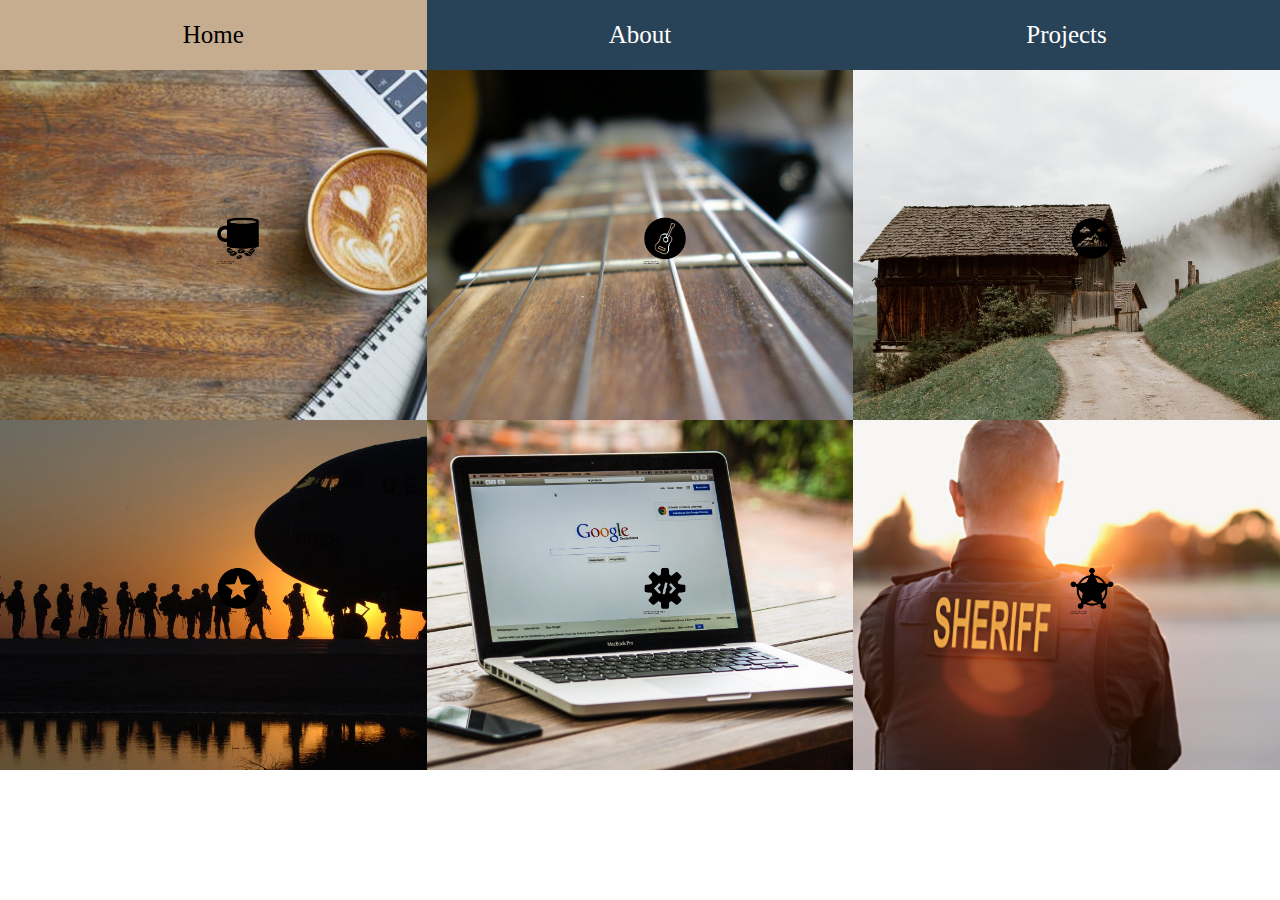
==== commit 7699cef7: "took out contact link from navbar" ====
--- a/index.html
+++ b/index.html
@@ -12,7 +12,6 @@
                 <a class="active" href="index.html">Home</a>
                 <a href="about.html">About</a>
                 <a href="projects.html">Projects</a>
-                <a href="contact.html">Contact</a>
             </div>
             <div class="content-wrapper">
                 <div class="picture-items-wrapper">
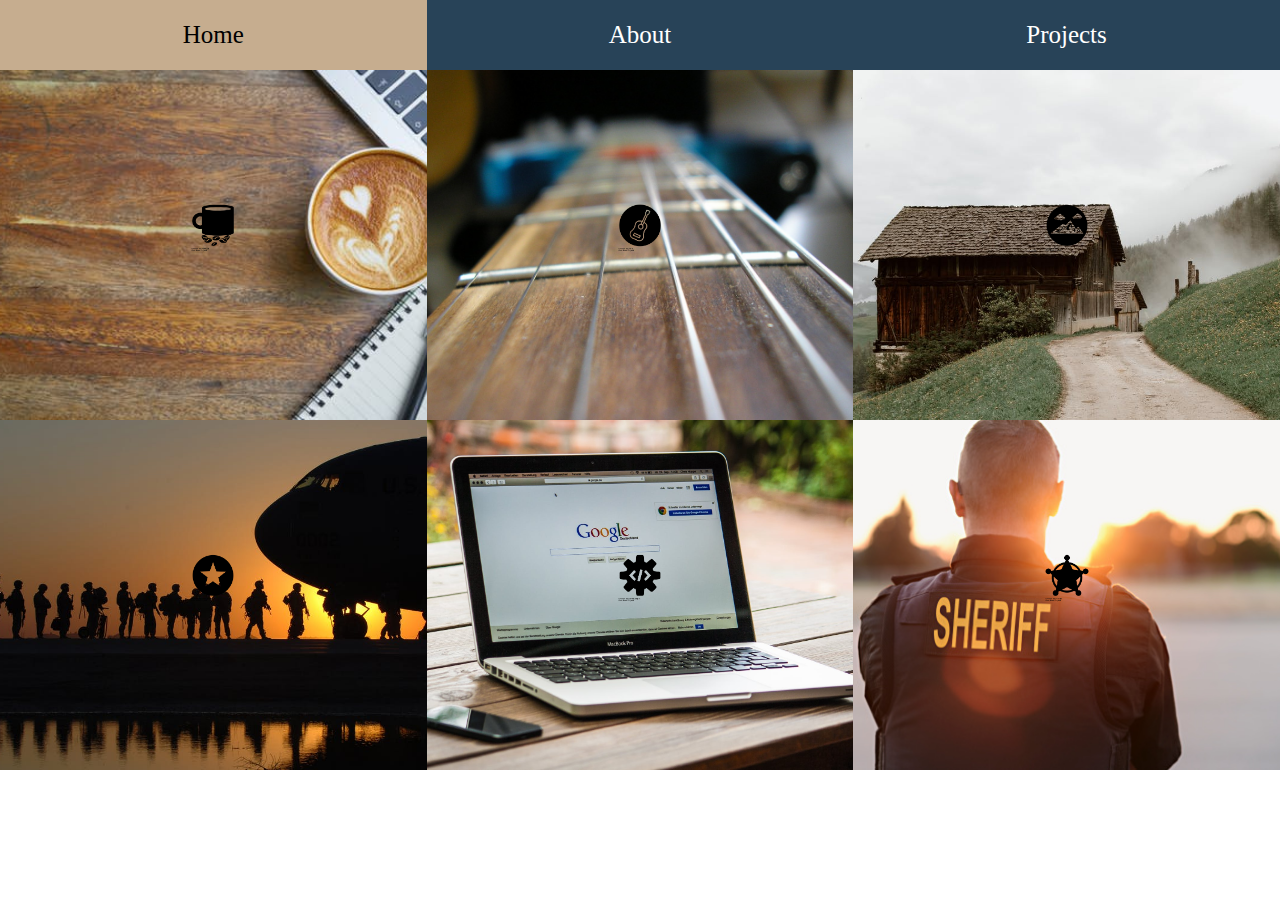
==== commit b9e031af: "changed coffee  overlay" ====
--- a/index.html
+++ b/index.html
@@ -24,7 +24,7 @@
                             </div> 
                         </div>
                         <div class="overlay">
-                            <div class="text">I'm a caffeinator!</div>
+                            <div class="text">I love coffee!</div>
                         </div>
                     </div>          
                     <div class="picture-item-wrapper">
--- a/styles.css
+++ b/styles.css
@@ -65,6 +65,10 @@
     padding-top: 20px;
 }
 
+ul {
+    padding-top: 20px;
+}
+
 /* ========
 Layout 
 ======== */
@@ -88,9 +92,9 @@
 }
 
 .column {
-    text-align: justify;
+    text-align: left;
     width: 330px;
-    margin: 20px 5px;
+    margin: 20px 8px;
 }
 
 #connect {
@@ -99,7 +103,7 @@
 
 #david {
     width: 200px;
-    padding: 10px 0 0 70px;
+    padding: 10px 0 0 72px;
 }
 
 ol, ul {
@@ -176,7 +180,7 @@
 
 .logo-wrapper img {
     width: 50px;
-    margin: 50%;
+    margin: 0 auto 25px 0;
 }
 
 .img-text-wrapper .subtitle {
@@ -227,7 +231,7 @@
     display: flex;
     flex-flow: row wrap;
     justify-content: center;
-    margin-top: 50px;
+    margin: 20px auto;
 }
 
 @media only screen and (max-width: 700px) {
@@ -243,7 +247,6 @@
         text-align: center;
         /* If you want the text to be left-aligned on small screens */
     }
-
 
     p {
         padding: 0px 10px 0 10px;
@@ -259,7 +262,7 @@
         width: 100%;
         opacity: 0;
         transition: .9s linear;
-        background-color: #C6AD8F;
+        background-image: linear-gradient(white, BurlyWood);
     }
 
     .picture-item-wrapper {
